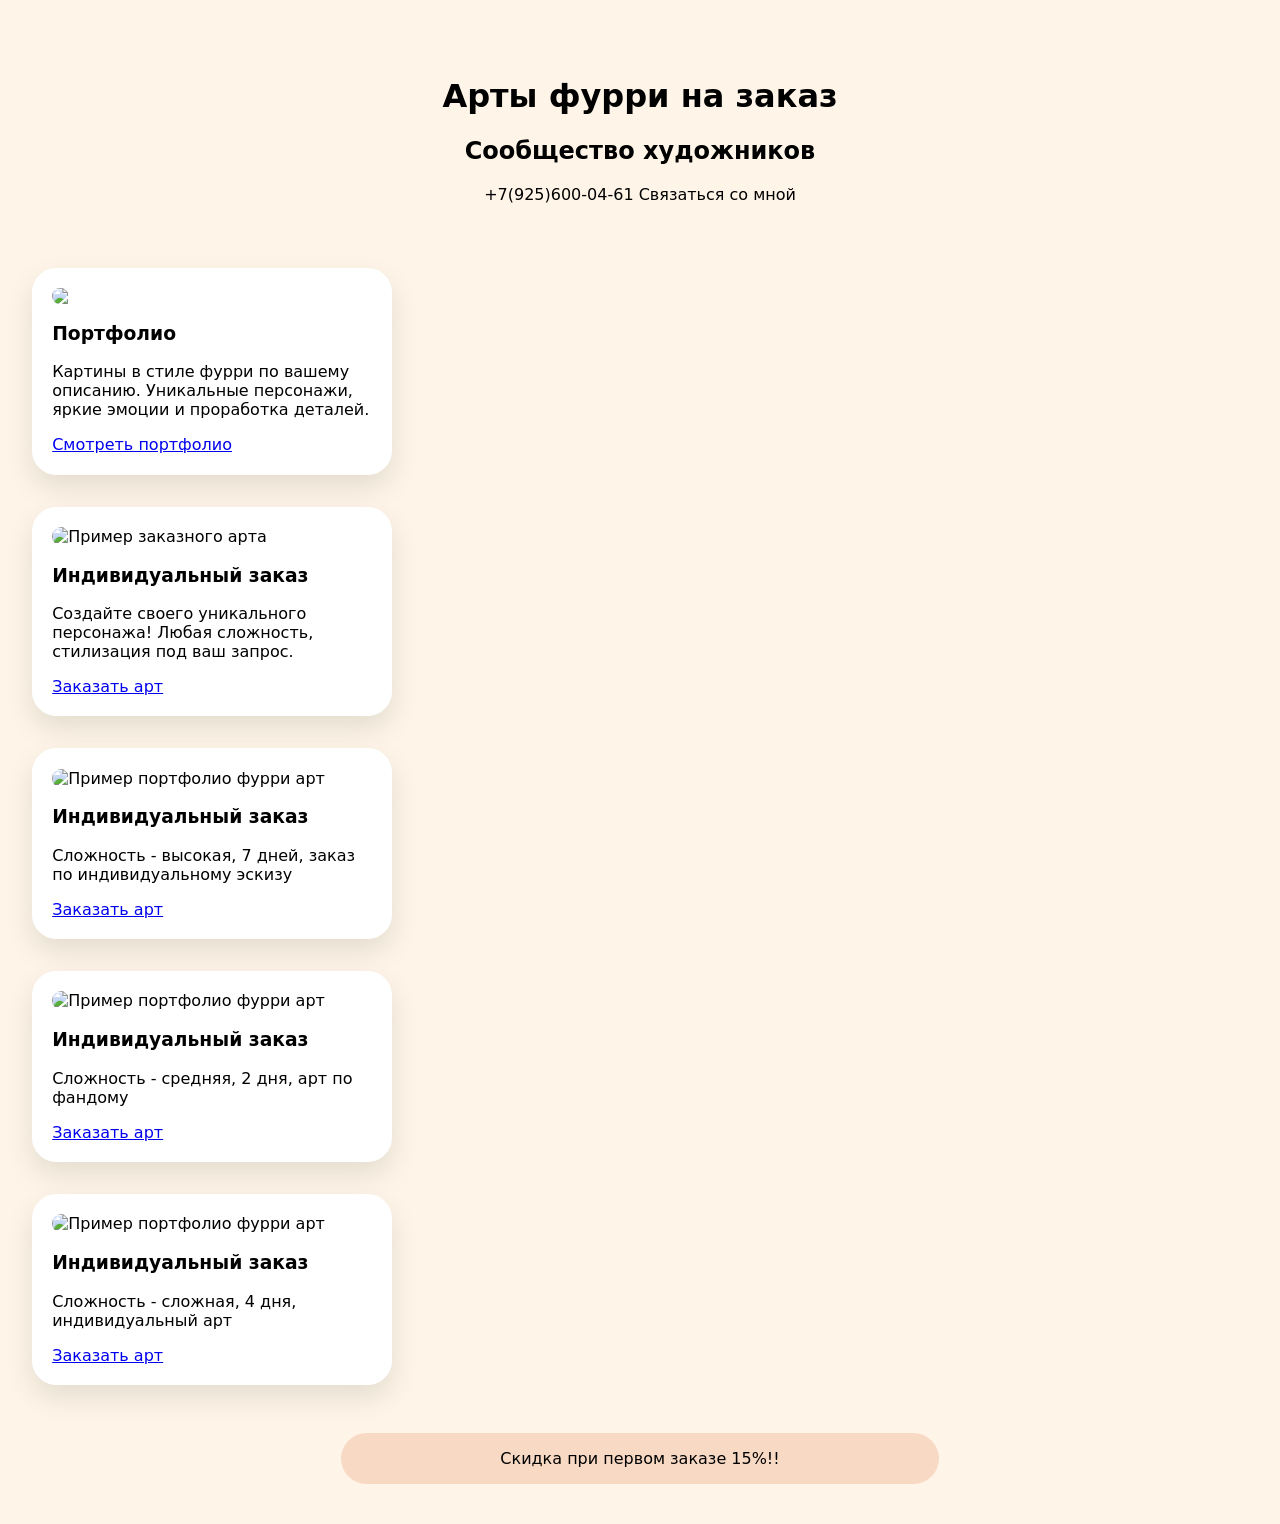
==== pr3.1.html @ bce31eb0 "Add files via upload" ====
<!DOCTYPE html>
<html lang="ru">
<head>
    <meta charset="UTF-8">
    <meta name="viewport" content="width=device-width, initial-scale=1.0">
    <link rel="stylesheet" href="style3.css">
    <title>Фурри Арт — сообщество художников</title>
</head>
<body>
    <header>
        <h1>Арты фурри на заказ</h1>
        <h2>Сообщество художников</h2>
        <div>
            <span>+7(925)600-04-61</span>
            <span>Связаться со мной</span>
        </div>
    </header>
<main>
    <div class="card">
            <img src="машо1.jpg" class="card-image">
            <h3>Портфолио</h3>
                <p>Картины в стиле фурри по вашему описанию. Уникальные персонажи, яркие эмоции и проработка деталей.</p>
                <a href="#port">Смотреть портфолио</a>
        </div>
        <div class="card">
                <img src="furry2.jfif" alt="Пример заказного арта" class="card-image">
                <h3>Индивидуальный заказ</h3>
                <p>Создайте своего уникального персонажа! Любая сложность, стилизация под ваш запрос.</p>
                <a href="#header">Заказать арт</a>
        </div>
        <div id="port" class="card">
            <img src="furry3.jpg" alt="Пример портфолио фурри арт" class="card-image">
                <h3>Индивидуальный заказ</h3>
                <p>Сложность - высокая, 7 дней, заказ по индивидуальному эскизу</p>
                <a href="#header">Заказать арт</a>
        </div>
        <div class="card">
            <img src="furry1.jfif" alt="Пример портфолио фурри арт" class="card-image">
                <h3>Индивидуальный заказ</h3>
                <p>Сложность - средняя, 2 дня, арт по фандому</p>
                <a href="#header">Заказать арт</a>
        </div>
        <div class="card">
             <img src="furry4.jpg" alt="Пример портфолио фурри арт" class="card-image">
                <h3>Индивидуальный заказ</h3>
                <p>Сложность - сложная, 4 дня, индивидуальный арт</p>
                <a href="#header">Заказать арт</a>
        </div>
        
        <div class="highlight">
            <span>Скидка при первом заказе 15%!!</span>
        </div>
    </div>
</main>
---- style3.css ----
body {
    font-family: 'Segoe UI', 'Roboto', 'Inter', system-ui, sans-serif;
    background: #fef5e8;
    min-height: 100vh;
    padding: 2rem 1.5rem;
}
main {
    max-width: 1300px;
    margin: 0 auto;
    display: flex;
    flex-direction: column;
    gap: 2rem;
}

header {
    text-align: center;
    margin-bottom: 2.5rem;
    padding: 1rem 0.5rem 1.5rem;
}

.card-image {
    width: 100%;
    height: auto;
    border-radius: 16px;
    display: block;
    object-fit: cover;
    margin-bottom: 1rem;
}

.card {
    border: 1px solid #ffffff;
    background: #fffef7;
    width: 320px;
    background: #ffffff;
    border-radius: 24px;
    padding: 1.2rem;
    box-shadow: 0 12px 28px rgba(0, 0, 0, 0.1);
}

.highlight {
    width: 100%;
    max-width: 550px;
    margin: 1rem auto 0;
    background:  #f7d9c4;
    text-align: center;
    padding: 1rem 1.5rem;
    border-radius: 60px;
    position: relative;
    left: 0;
}
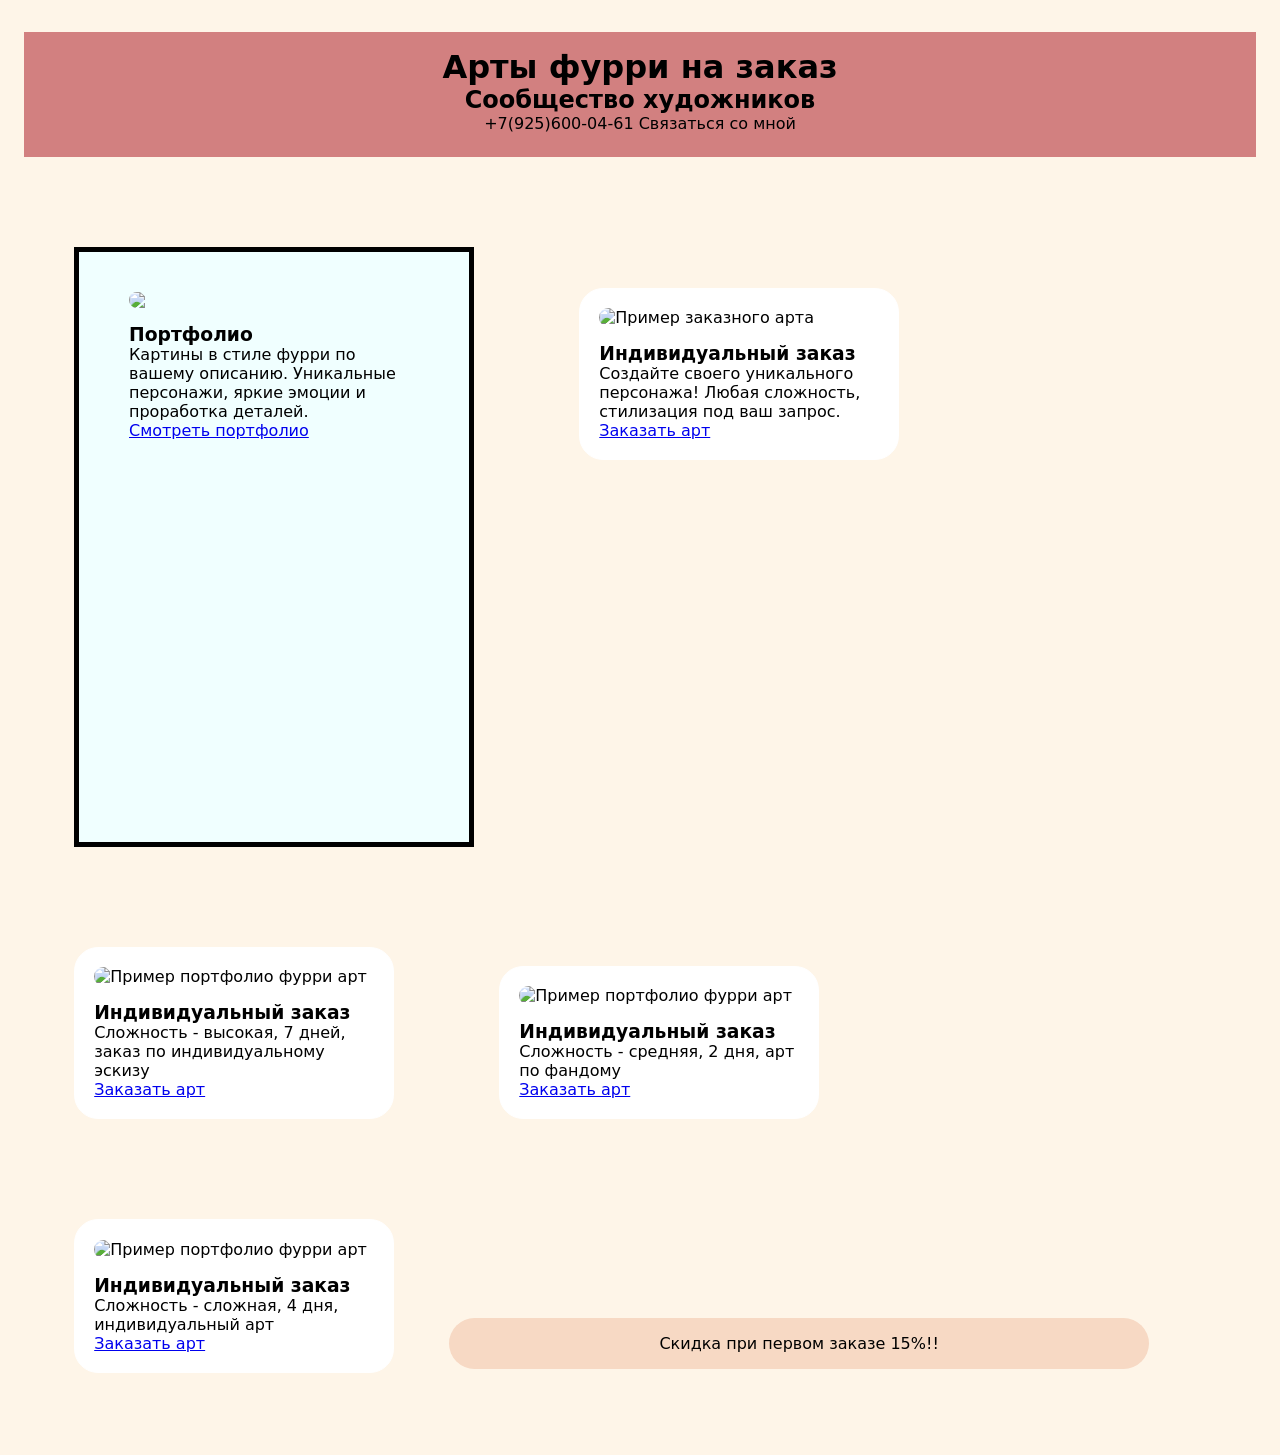
==== commit 121459cb: "Add files via upload" ====
--- a/pr3.1.html
+++ b/pr3.1.html
@@ -16,7 +16,7 @@
         </div>
     </header>
 <main>
-    <div class="card">
+    <div class="card1">
             <img src="машо1.jpg" class="card-image">
             <h3>Портфолио</h3>
                 <p>Картины в стиле фурри по вашему описанию. Уникальные персонажи, яркие эмоции и проработка деталей.</p>
--- a/style3.css
+++ b/style3.css
@@ -1,3 +1,8 @@
+* {
+  margin: 0;
+  padding: 0;
+  box-sizing: border-box;
+}
 body {
     font-family: 'Segoe UI', 'Roboto', 'Inter', system-ui, sans-serif;
     background: #fef5e8;
@@ -10,12 +15,14 @@
     display: flex;
     flex-direction: column;
     gap: 2rem;
+    display: inline-block;
 }
 
 header {
     text-align: center;
     margin-bottom: 2.5rem;
     padding: 1rem 0.5rem 1.5rem;
+    background-color: rgb(210, 128, 128);
 }
 
 .card-image {
@@ -23,10 +30,19 @@
     height: auto;
     border-radius: 16px;
     display: block;
-    object-fit: cover;
     margin-bottom: 1rem;
 }
-
+.card1{
+     position: relative;
+    display: inline-block;
+    padding: 40px 50px;    
+    width: 400px;
+    height: 600px;
+    background-color: azure;
+    border: 5px solid;
+    border-color: black;
+    margin: 50px 50px;
+}
 .card {
     border: 1px solid #ffffff;
     background: #fffef7;
@@ -34,17 +50,20 @@
     background: #ffffff;
     border-radius: 24px;
     padding: 1.2rem;
-    box-shadow: 0 12px 28px rgba(0, 0, 0, 0.1);
+    position: relative;
+    display: inline-block;
+    margin: 50px 50px;
 }
 
 .highlight {
     width: 100%;
-    max-width: 550px;
-    margin: 1rem auto 0;
+    max-width: 700px;
+    max-height: 200px;
+    margin: auto 10 10 10;
     background:  #f7d9c4;
     text-align: center;
     padding: 1rem 1.5rem;
     border-radius: 60px;
     position: relative;
-    left: 0;
+    display: inline-block;
 }
